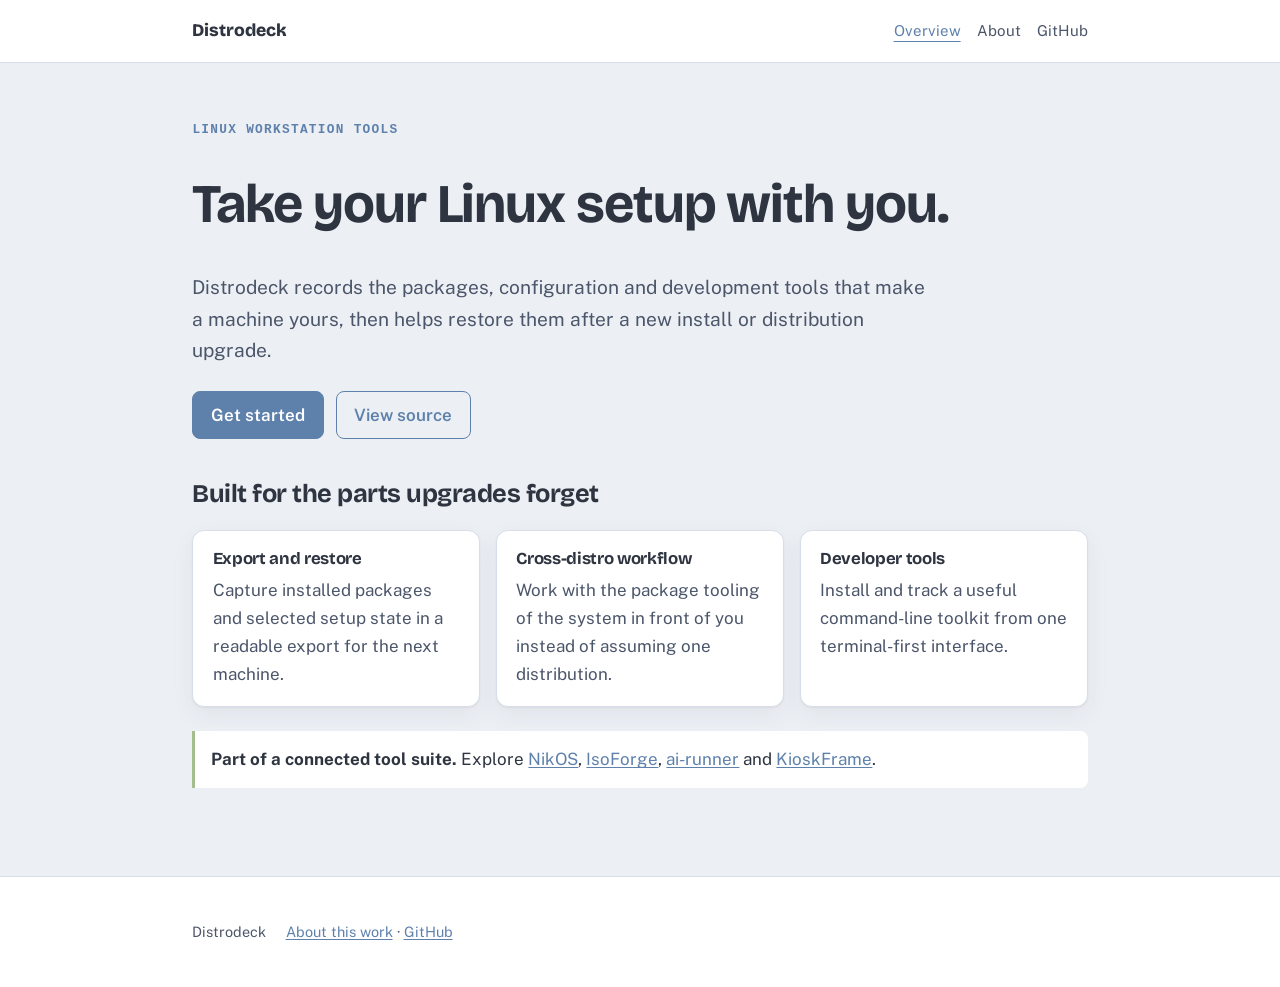
==== site/index.html @ 6757e1e2 "docs: add GitHub Pages site" ====
<!doctype html><html lang="en"><head><meta charset="utf-8"><meta name="viewport" content="width=device-width,initial-scale=1"><meta name="description" content="Distrodeck exports, restores and maintains a Linux workstation from the terminal."><title>Distrodeck — portable Linux workstation management</title><link rel="preconnect" href="https://fonts.googleapis.com"><link rel="preconnect" href="https://fonts.gstatic.com" crossorigin><link href="https://fonts.googleapis.com/css2?family=Bricolage+Grotesque:wght@600;800&family=Public+Sans:wght@400;500;600&display=swap" rel="stylesheet"><link rel="stylesheet" href="style.css"></head><body><a class="skip" href="#main">Skip to content</a><header><div class="wrap"><a class="brand" href="index.html">Distrodeck</a><nav><a href="index.html" aria-current="page">Overview</a><a href="about.html">About</a><a href="https://github.com/nikolareljin/distrodeck">GitHub</a></nav></div></header><main id="main"><div class="wrap"><p class="tag">Linux workstation tools</p><h1>Take your Linux setup with you.</h1><p class="lede">Distrodeck records the packages, configuration and development tools that make a machine yours, then helps restore them after a new install or distribution upgrade.</p><div class="actions"><a class="btn primary" href="https://github.com/nikolareljin/distrodeck#readme">Get started</a><a class="btn" href="https://github.com/nikolareljin/distrodeck">View source</a></div><h2>Built for the parts upgrades forget</h2><div class="cards"><article class="card"><h3>Export and restore</h3><p>Capture installed packages and selected setup state in a readable export for the next machine.</p></article><article class="card"><h3>Cross-distro workflow</h3><p>Work with the package tooling of the system in front of you instead of assuming one distribution.</p></article><article class="card"><h3>Developer tools</h3><p>Install and track a useful command-line toolkit from one terminal-first interface.</p></article></div><div class="note"><strong>Part of a connected tool suite.</strong> Explore <a href="https://nikolareljin.github.io/nikos/">NikOS</a>, <a href="https://nikolareljin.github.io/burn-iso/">IsoForge</a>, <a href="https://nikolareljin.github.io/ai-runner/">ai-runner</a> and <a href="https://nikolareljin.github.io/kiosk-frame/">KioskFrame</a>.</div></div></main><footer><div class="wrap"><span>Distrodeck</span><span><a href="about.html">About this work</a> · <a href="https://github.com/nikolareljin/distrodeck">GitHub</a></span></div></footer></body></html>
---- site/style.css ----
:root{--paper:#ECEFF4;--raised:#fff;--ink:#2E3440;--soft:#4C566A;--rule:#D8DEE9;--frost:#5E81AC;--bright:#88C0D0;--green:#A3BE8C;--terminal:#2E3440;--terminal-ink:#D8DEE9;--shadow:0 1px 2px rgba(46,52,64,.06),0 8px 24px rgba(46,52,64,.06)}
@media(prefers-color-scheme:dark){:root{--paper:#2E3440;--raised:#3B4252;--ink:#ECEFF4;--soft:#C1C9D6;--rule:#434C5E;--frost:#88C0D0;--bright:#8FBCBB;--terminal:#242933;--shadow:0 1px 2px rgba(0,0,0,.3),0 8px 24px rgba(0,0,0,.28)}}
*{box-sizing:border-box}body{margin:0;background:var(--paper);color:var(--ink);font:17px/1.65 "Public Sans",system-ui,sans-serif}h1,h2,h3{font-family:"Bricolage Grotesque","Public Sans",sans-serif;line-height:1.15;letter-spacing:-.02em}h1{font-size:clamp(2.2rem,5vw,3.4rem)}h2{margin-top:2.5rem}a{color:var(--frost);text-underline-offset:2px}a:hover{color:var(--bright)}.wrap{max-width:940px;margin:auto;padding:0 1.4rem}header,footer{background:var(--raised);border-color:var(--rule);border-style:solid}header{position:sticky;top:0;z-index:2;border-width:0 0 1px}header .wrap,footer .wrap{display:flex;align-items:center;gap:1.2rem;min-height:62px;flex-wrap:wrap}.brand{font-family:"Bricolage Grotesque",sans-serif;font-size:1.1rem;font-weight:800;color:var(--ink);text-decoration:none}nav{display:flex;gap:1rem;flex-wrap:wrap;margin-left:auto}nav a{color:var(--soft);font-size:.94rem;text-decoration:none}nav a[aria-current=page]{color:var(--frost);text-decoration:underline;text-underline-offset:5px}main{padding:3rem 0 4rem}footer{border-width:1px 0 0;color:var(--soft);font-size:.9rem;padding:1.5rem 0}.lede{font-size:1.2rem;color:var(--soft);max-width:62ch}.tag{font:700 .8rem/1 "JetBrains Mono",monospace;letter-spacing:.1em;text-transform:uppercase;color:var(--frost)}.cards{display:grid;gap:1rem;grid-template-columns:repeat(auto-fit,minmax(220px,1fr));margin-top:1.4rem}.card{background:var(--raised);border:1px solid var(--rule);border-radius:12px;padding:1.1rem 1.2rem;box-shadow:var(--shadow)}.card h3{margin:0 0 .5rem;font-size:1.05rem}.card p{color:var(--soft);margin:0}.actions{display:flex;gap:.75rem;flex-wrap:wrap;margin-top:1.5rem}.btn{padding:.55rem 1.1rem;border:1px solid var(--frost);border-radius:8px;font-weight:600;text-decoration:none}.primary{background:var(--frost);color:var(--raised)}.primary:hover{color:var(--terminal);background:var(--bright)}.note{border-left:3px solid var(--green);background:var(--raised);padding:.9rem 1rem;margin:1.5rem 0;border-radius:0 8px 8px 0}.skip{position:absolute;left:-9999px}.skip:focus{left:1rem;top:1rem;z-index:4;background:var(--raised);padding:.5rem}@media(max-width:620px){body{font-size:16px}nav{width:100%;margin-left:0}main{padding-top:2rem}}
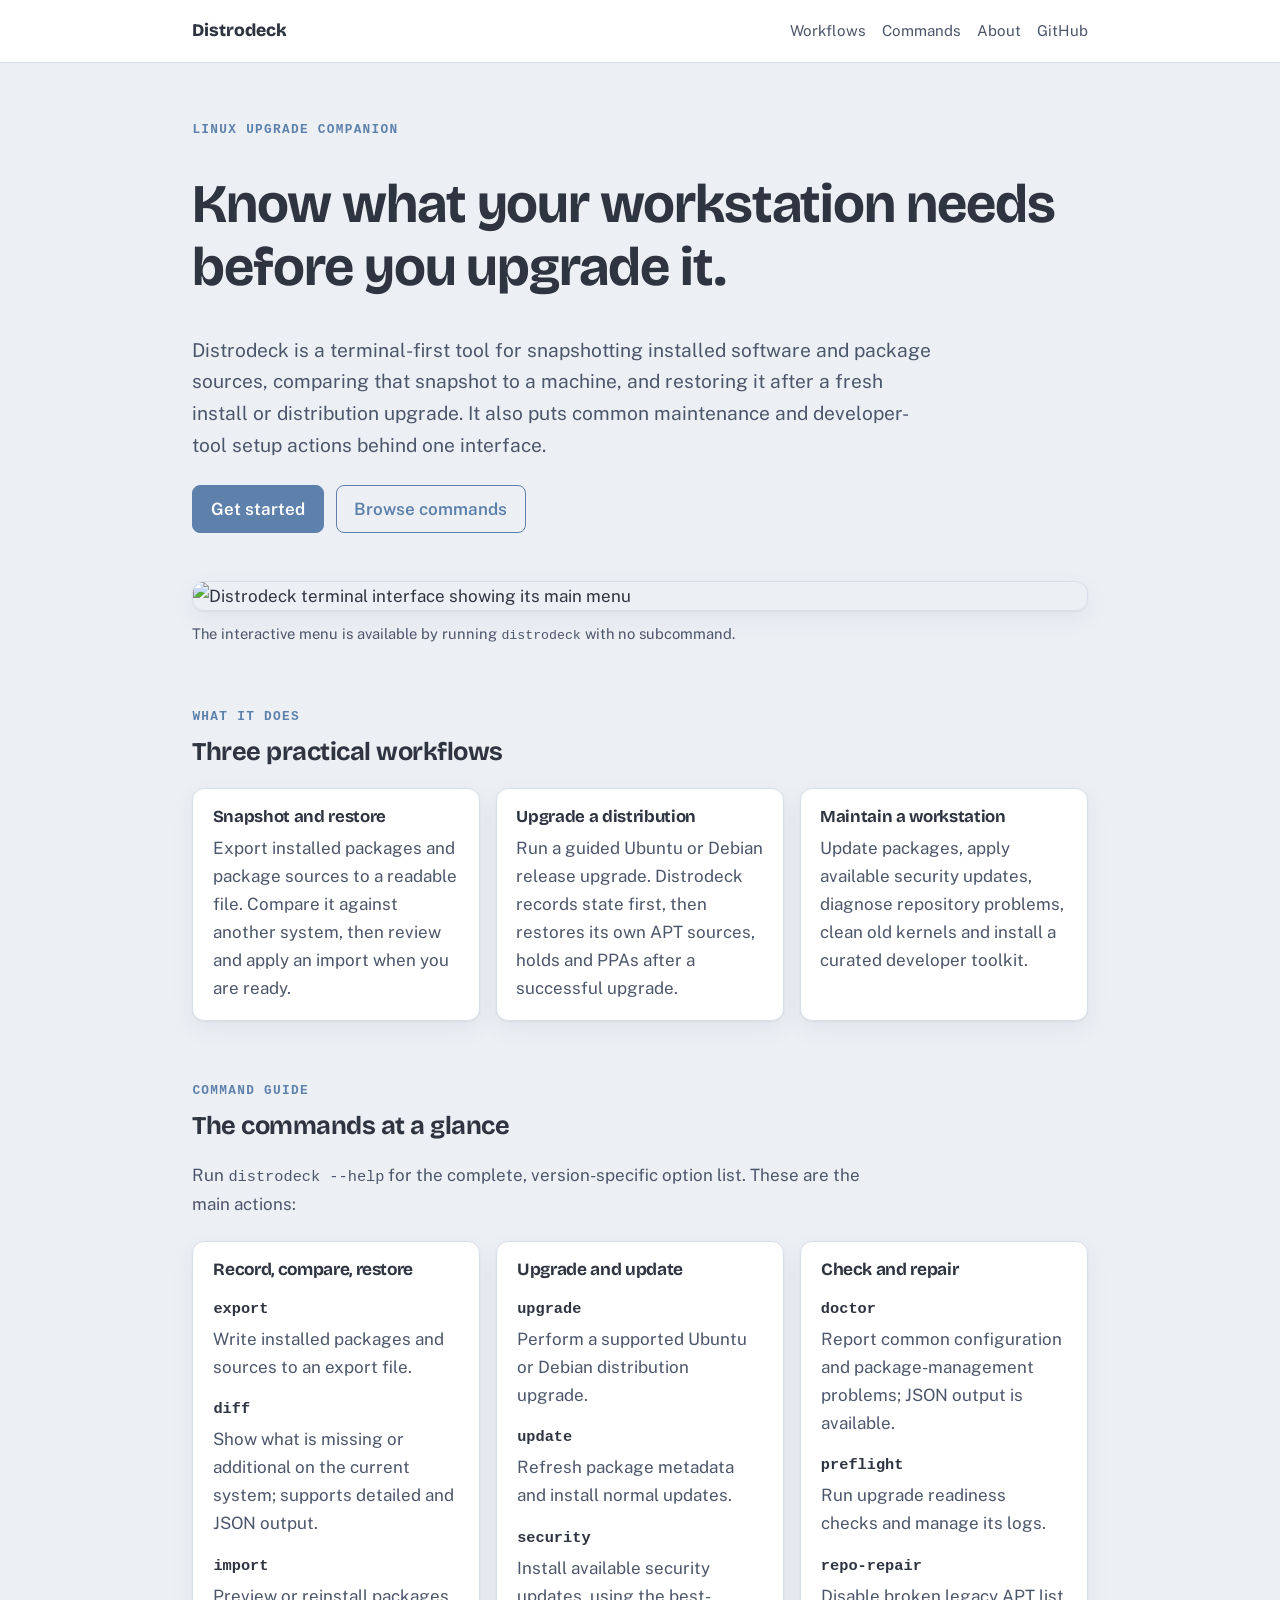
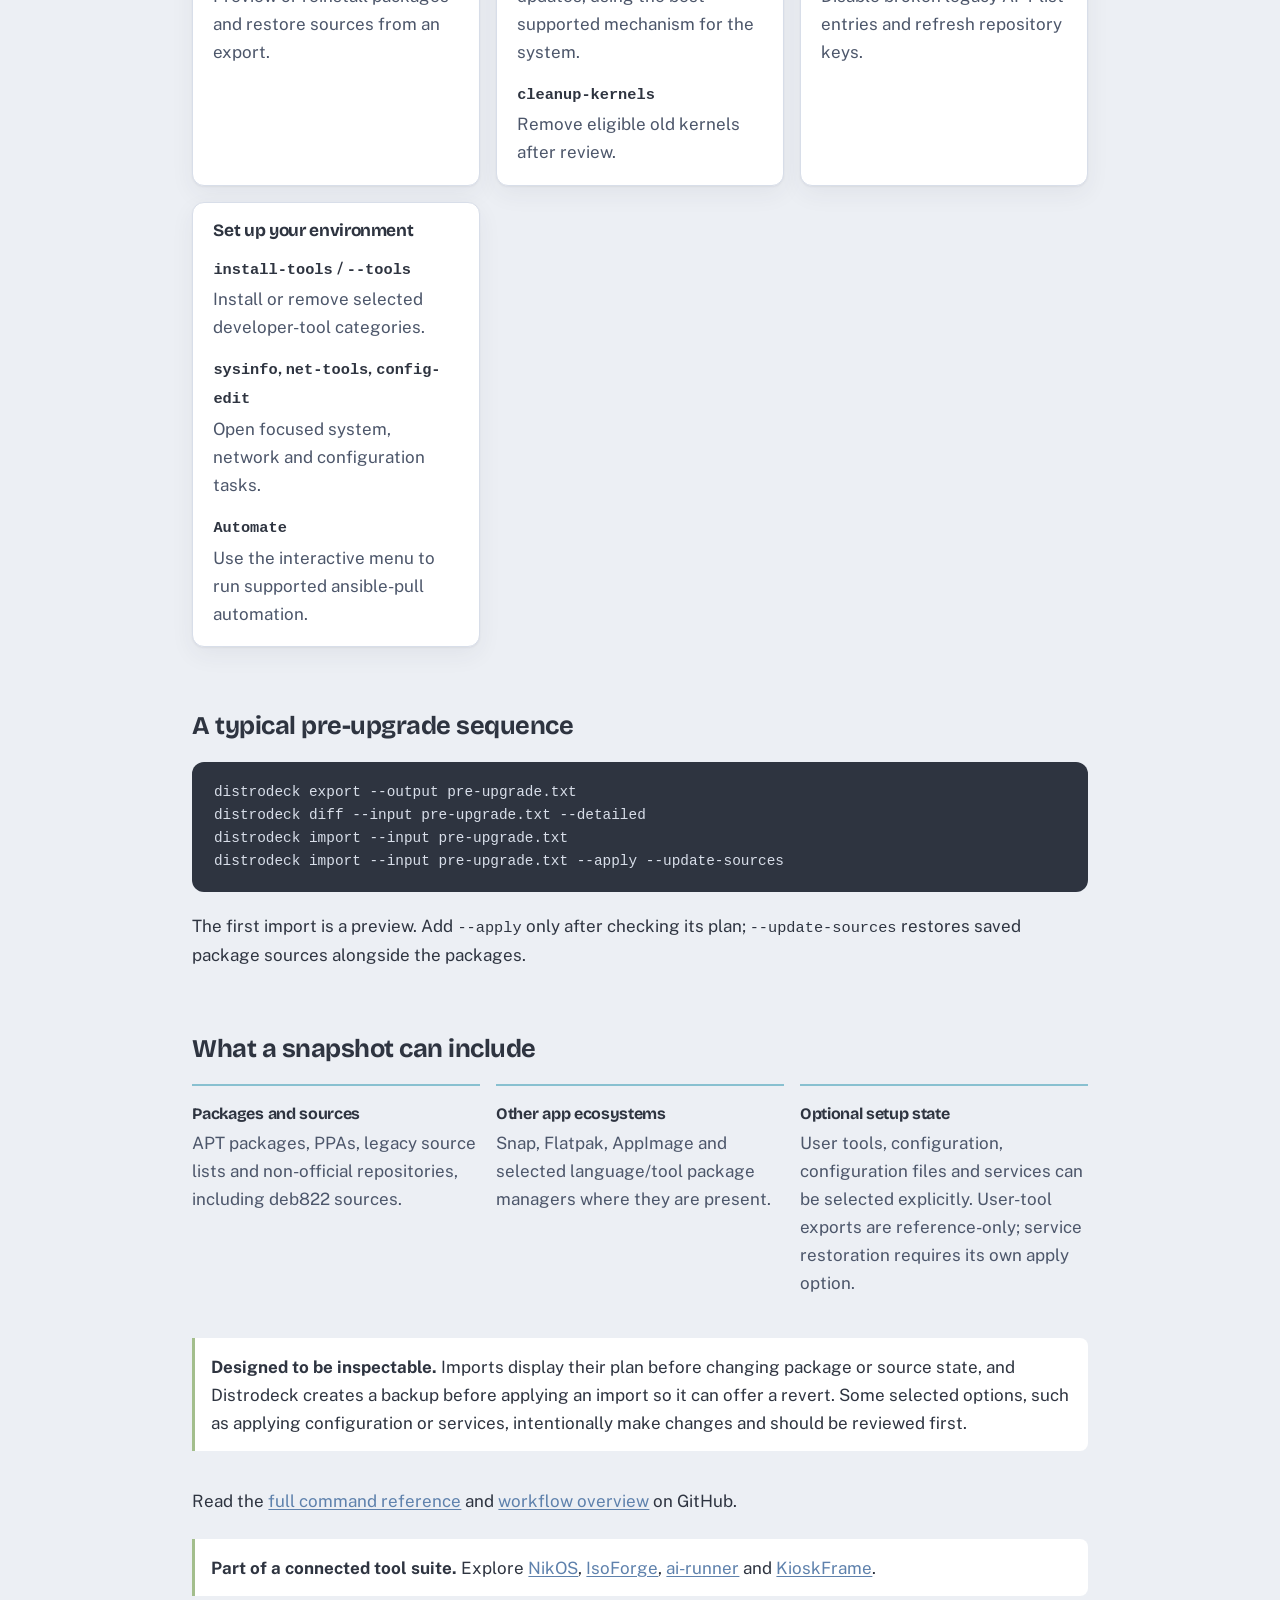
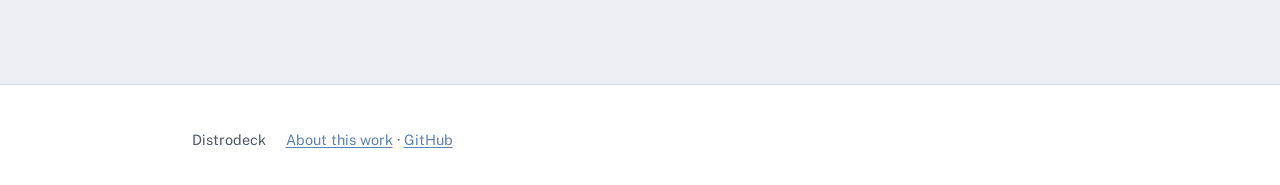
==== commit 5f787cc4: "docs: expand GitHub Pages overview" ====
--- a/site/index.html
+++ b/site/index.html
@@ -1 +1 @@
-<!doctype html><html lang="en"><head><meta charset="utf-8"><meta name="viewport" content="width=device-width,initial-scale=1"><meta name="description" content="Distrodeck exports, restores and maintains a Linux workstation from the terminal."><title>Distrodeck — portable Linux workstation management</title><link rel="preconnect" href="https://fonts.googleapis.com"><link rel="preconnect" href="https://fonts.gstatic.com" crossorigin><link href="https://fonts.googleapis.com/css2?family=Bricolage+Grotesque:wght@600;800&family=Public+Sans:wght@400;500;600&display=swap" rel="stylesheet"><link rel="stylesheet" href="style.css"></head><body><a class="skip" href="#main">Skip to content</a><header><div class="wrap"><a class="brand" href="index.html">Distrodeck</a><nav><a href="index.html" aria-current="page">Overview</a><a href="about.html">About</a><a href="https://github.com/nikolareljin/distrodeck">GitHub</a></nav></div></header><main id="main"><div class="wrap"><p class="tag">Linux workstation tools</p><h1>Take your Linux setup with you.</h1><p class="lede">Distrodeck records the packages, configuration and development tools that make a machine yours, then helps restore them after a new install or distribution upgrade.</p><div class="actions"><a class="btn primary" href="https://github.com/nikolareljin/distrodeck#readme">Get started</a><a class="btn" href="https://github.com/nikolareljin/distrodeck">View source</a></div><h2>Built for the parts upgrades forget</h2><div class="cards"><article class="card"><h3>Export and restore</h3><p>Capture installed packages and selected setup state in a readable export for the next machine.</p></article><article class="card"><h3>Cross-distro workflow</h3><p>Work with the package tooling of the system in front of you instead of assuming one distribution.</p></article><article class="card"><h3>Developer tools</h3><p>Install and track a useful command-line toolkit from one terminal-first interface.</p></article></div><div class="note"><strong>Part of a connected tool suite.</strong> Explore <a href="https://nikolareljin.github.io/nikos/">NikOS</a>, <a href="https://nikolareljin.github.io/burn-iso/">IsoForge</a>, <a href="https://nikolareljin.github.io/ai-runner/">ai-runner</a> and <a href="https://nikolareljin.github.io/kiosk-frame/">KioskFrame</a>.</div></div></main><footer><div class="wrap"><span>Distrodeck</span><span><a href="about.html">About this work</a> · <a href="https://github.com/nikolareljin/distrodeck">GitHub</a></span></div></footer></body></html>
+<!doctype html><html lang="en"><head><meta charset="utf-8"><meta name="viewport" content="width=device-width,initial-scale=1"><meta name="description" content="Distrodeck snapshots, restores and maintains a Linux workstation from one terminal-first interface."><title>Distrodeck — Linux workstation snapshots and upgrades</title><link rel="preconnect" href="https://fonts.googleapis.com"><link rel="preconnect" href="https://fonts.gstatic.com" crossorigin><link href="https://fonts.googleapis.com/css2?family=Bricolage+Grotesque:wght@600;800&family=Public+Sans:wght@400;500;600&display=swap" rel="stylesheet"><link rel="stylesheet" href="style.css"></head><body><a class="skip" href="#main">Skip to content</a><header><div class="wrap"><a class="brand" href="index.html">Distrodeck</a><nav aria-label="Main navigation"><a href="#workflows">Workflows</a><a href="#commands">Commands</a><a href="about.html">About</a><a href="https://github.com/nikolareljin/distrodeck">GitHub</a></nav></div></header><main id="main"><div class="wrap"><p class="tag">Linux upgrade companion</p><h1>Know what your workstation needs before you upgrade it.</h1><p class="lede">Distrodeck is a terminal-first tool for snapshotting installed software and package sources, comparing that snapshot to a machine, and restoring it after a fresh install or distribution upgrade. It also puts common maintenance and developer-tool setup actions behind one interface.</p><div class="actions"><a class="btn primary" href="https://github.com/nikolareljin/distrodeck#quick-start">Get started</a><a class="btn" href="#commands">Browse commands</a></div><figure class="product-shot"><img src="https://github.com/user-attachments/assets/fdddb54a-573f-43c1-b5a7-8feae14e2b15" alt="Distrodeck terminal interface showing its main menu" loading="lazy"><figcaption>The interactive menu is available by running <code>distrodeck</code> with no subcommand.</figcaption></figure><section id="workflows" aria-labelledby="workflows-title"><p class="tag">What it does</p><h2 id="workflows-title">Three practical workflows</h2><div class="cards"><article class="card"><h3>Snapshot and restore</h3><p>Export installed packages and package sources to a readable file. Compare it against another system, then review and apply an import when you are ready.</p></article><article class="card"><h3>Upgrade a distribution</h3><p>Run a guided Ubuntu or Debian release upgrade. Distrodeck records state first, then restores its own APT sources, holds and PPAs after a successful upgrade.</p></article><article class="card"><h3>Maintain a workstation</h3><p>Update packages, apply available security updates, diagnose repository problems, clean old kernels and install a curated developer toolkit.</p></article></div></section><section class="command-section" id="commands" aria-labelledby="commands-title"><p class="tag">Command guide</p><h2 id="commands-title">The commands at a glance</h2><p>Run <code>distrodeck --help</code> for the complete, version-specific option list. These are the main actions:</p><div class="command-grid"><article class="command-card"><h3>Record, compare, restore</h3><dl><dt><code>export</code></dt><dd>Write installed packages and sources to an export file.</dd><dt><code>diff</code></dt><dd>Show what is missing or additional on the current system; supports detailed and JSON output.</dd><dt><code>import</code></dt><dd>Preview or reinstall packages and restore sources from an export.</dd></dl></article><article class="command-card"><h3>Upgrade and update</h3><dl><dt><code>upgrade</code></dt><dd>Perform a supported Ubuntu or Debian distribution upgrade.</dd><dt><code>update</code></dt><dd>Refresh package metadata and install normal updates.</dd><dt><code>security</code></dt><dd>Install available security updates, using the best-supported mechanism for the system.</dd><dt><code>cleanup-kernels</code></dt><dd>Remove eligible old kernels after review.</dd></dl></article><article class="command-card"><h3>Check and repair</h3><dl><dt><code>doctor</code></dt><dd>Report common configuration and package-management problems; JSON output is available.</dd><dt><code>preflight</code></dt><dd>Run upgrade readiness checks and manage its logs.</dd><dt><code>repo-repair</code></dt><dd>Disable broken legacy APT list entries and refresh repository keys.</dd></dl></article><article class="command-card"><h3>Set up your environment</h3><dl><dt><code>install-tools</code> / <code>--tools</code></dt><dd>Install or remove selected developer-tool categories.</dd><dt><code>sysinfo</code>, <code>net-tools</code>, <code>config-edit</code></dt><dd>Open focused system, network and configuration tasks.</dd><dt><code>Automate</code></dt><dd>Use the interactive menu to run supported ansible-pull automation.</dd></dl></article></div></section><section aria-labelledby="example-title"><h2 id="example-title">A typical pre-upgrade sequence</h2><pre><code>distrodeck export --output pre-upgrade.txt<br>distrodeck diff --input pre-upgrade.txt --detailed<br>distrodeck import --input pre-upgrade.txt<br>distrodeck import --input pre-upgrade.txt --apply --update-sources</code></pre><p>The first import is a preview. Add <code>--apply</code> only after checking its plan; <code>--update-sources</code> restores saved package sources alongside the packages.</p></section><section aria-labelledby="snapshot-title"><h2 id="snapshot-title">What a snapshot can include</h2><div class="facts"><div><h3>Packages and sources</h3><p>APT packages, PPAs, legacy source lists and non-official repositories, including deb822 sources.</p></div><div><h3>Other app ecosystems</h3><p>Snap, Flatpak, AppImage and selected language/tool package managers where they are present.</p></div><div><h3>Optional setup state</h3><p>User tools, configuration, configuration files and services can be selected explicitly. User-tool exports are reference-only; service restoration requires its own apply option.</p></div></div></section><aside class="note" aria-label="Safety note"><strong>Designed to be inspectable.</strong> Imports display their plan before changing package or source state, and Distrodeck creates a backup before applying an import so it can offer a revert. Some selected options, such as applying configuration or services, intentionally make changes and should be reviewed first.</aside><p class="more-links">Read the <a href="https://github.com/nikolareljin/distrodeck/blob/main/docs/USAGE.md">full command reference</a> and <a href="https://github.com/nikolareljin/distrodeck/blob/main/docs/OVERVIEW.md">workflow overview</a> on GitHub.</p><div class="note suite"><strong>Part of a connected tool suite.</strong> Explore <a href="https://nikolareljin.github.io/nikos/">NikOS</a>, <a href="https://nikolareljin.github.io/burn-iso/">IsoForge</a>, <a href="https://nikolareljin.github.io/ai-runner/">ai-runner</a> and <a href="https://nikolareljin.github.io/kiosk-frame/">KioskFrame</a>.</div></div></main><footer><div class="wrap"><span>Distrodeck</span><span><a href="about.html">About this work</a> · <a href="https://github.com/nikolareljin/distrodeck">GitHub</a></span></div></footer></body></html>
--- a/site/style.css
+++ b/site/style.css
@@ -1,3 +1,4 @@
 :root{--paper:#ECEFF4;--raised:#fff;--ink:#2E3440;--soft:#4C566A;--rule:#D8DEE9;--frost:#5E81AC;--bright:#88C0D0;--green:#A3BE8C;--terminal:#2E3440;--terminal-ink:#D8DEE9;--shadow:0 1px 2px rgba(46,52,64,.06),0 8px 24px rgba(46,52,64,.06)}
+section{margin-top:4rem}section h2{margin-top:.4rem}.product-shot{margin:3rem 0 0}.product-shot img{display:block;width:100%;max-width:900px;border:1px solid var(--rule);border-radius:12px;box-shadow:var(--shadow)}figcaption{color:var(--soft);font-size:.92rem;margin-top:.7rem}.command-section>p:not(.tag){color:var(--soft);max-width:68ch}.command-grid{display:grid;gap:1rem;grid-template-columns:repeat(auto-fit,minmax(260px,1fr));margin-top:1.4rem}.command-card{background:var(--raised);border:1px solid var(--rule);border-radius:12px;padding:1.15rem 1.25rem;box-shadow:var(--shadow)}.command-card h3{font-size:1.08rem;margin:0 0 .8rem}dl{margin:0}dt{font-weight:600;margin-top:.8rem}dt:first-child{margin-top:0}dd{color:var(--soft);margin:.15rem 0 0}code,pre{font-family:ui-monospace,SFMono-Regular,Consolas,monospace}code{font-size:.9em}pre{background:var(--terminal);border-radius:12px;color:var(--terminal-ink);font-size:.9rem;line-height:1.6;margin:1.25rem 0;overflow-x:auto;padding:1.2rem 1.35rem}pre code{font-size:inherit}.facts{display:grid;gap:1rem;grid-template-columns:repeat(auto-fit,minmax(220px,1fr))}.facts div{border-top:2px solid var(--bright);padding-top:.2rem}.facts h3{font-size:1rem;margin-bottom:.35rem}.facts p{color:var(--soft);margin-top:0}.more-links{margin-top:2.25rem}.suite{margin-top:1.25rem}
 @media(prefers-color-scheme:dark){:root{--paper:#2E3440;--raised:#3B4252;--ink:#ECEFF4;--soft:#C1C9D6;--rule:#434C5E;--frost:#88C0D0;--bright:#8FBCBB;--terminal:#242933;--shadow:0 1px 2px rgba(0,0,0,.3),0 8px 24px rgba(0,0,0,.28)}}
 *{box-sizing:border-box}body{margin:0;background:var(--paper);color:var(--ink);font:17px/1.65 "Public Sans",system-ui,sans-serif}h1,h2,h3{font-family:"Bricolage Grotesque","Public Sans",sans-serif;line-height:1.15;letter-spacing:-.02em}h1{font-size:clamp(2.2rem,5vw,3.4rem)}h2{margin-top:2.5rem}a{color:var(--frost);text-underline-offset:2px}a:hover{color:var(--bright)}.wrap{max-width:940px;margin:auto;padding:0 1.4rem}header,footer{background:var(--raised);border-color:var(--rule);border-style:solid}header{position:sticky;top:0;z-index:2;border-width:0 0 1px}header .wrap,footer .wrap{display:flex;align-items:center;gap:1.2rem;min-height:62px;flex-wrap:wrap}.brand{font-family:"Bricolage Grotesque",sans-serif;font-size:1.1rem;font-weight:800;color:var(--ink);text-decoration:none}nav{display:flex;gap:1rem;flex-wrap:wrap;margin-left:auto}nav a{color:var(--soft);font-size:.94rem;text-decoration:none}nav a[aria-current=page]{color:var(--frost);text-decoration:underline;text-underline-offset:5px}main{padding:3rem 0 4rem}footer{border-width:1px 0 0;color:var(--soft);font-size:.9rem;padding:1.5rem 0}.lede{font-size:1.2rem;color:var(--soft);max-width:62ch}.tag{font:700 .8rem/1 "JetBrains Mono",monospace;letter-spacing:.1em;text-transform:uppercase;color:var(--frost)}.cards{display:grid;gap:1rem;grid-template-columns:repeat(auto-fit,minmax(220px,1fr));margin-top:1.4rem}.card{background:var(--raised);border:1px solid var(--rule);border-radius:12px;padding:1.1rem 1.2rem;box-shadow:var(--shadow)}.card h3{margin:0 0 .5rem;font-size:1.05rem}.card p{color:var(--soft);margin:0}.actions{display:flex;gap:.75rem;flex-wrap:wrap;margin-top:1.5rem}.btn{padding:.55rem 1.1rem;border:1px solid var(--frost);border-radius:8px;font-weight:600;text-decoration:none}.primary{background:var(--frost);color:var(--raised)}.primary:hover{color:var(--terminal);background:var(--bright)}.note{border-left:3px solid var(--green);background:var(--raised);padding:.9rem 1rem;margin:1.5rem 0;border-radius:0 8px 8px 0}.skip{position:absolute;left:-9999px}.skip:focus{left:1rem;top:1rem;z-index:4;background:var(--raised);padding:.5rem}@media(max-width:620px){body{font-size:16px}nav{width:100%;margin-left:0}main{padding-top:2rem}}
